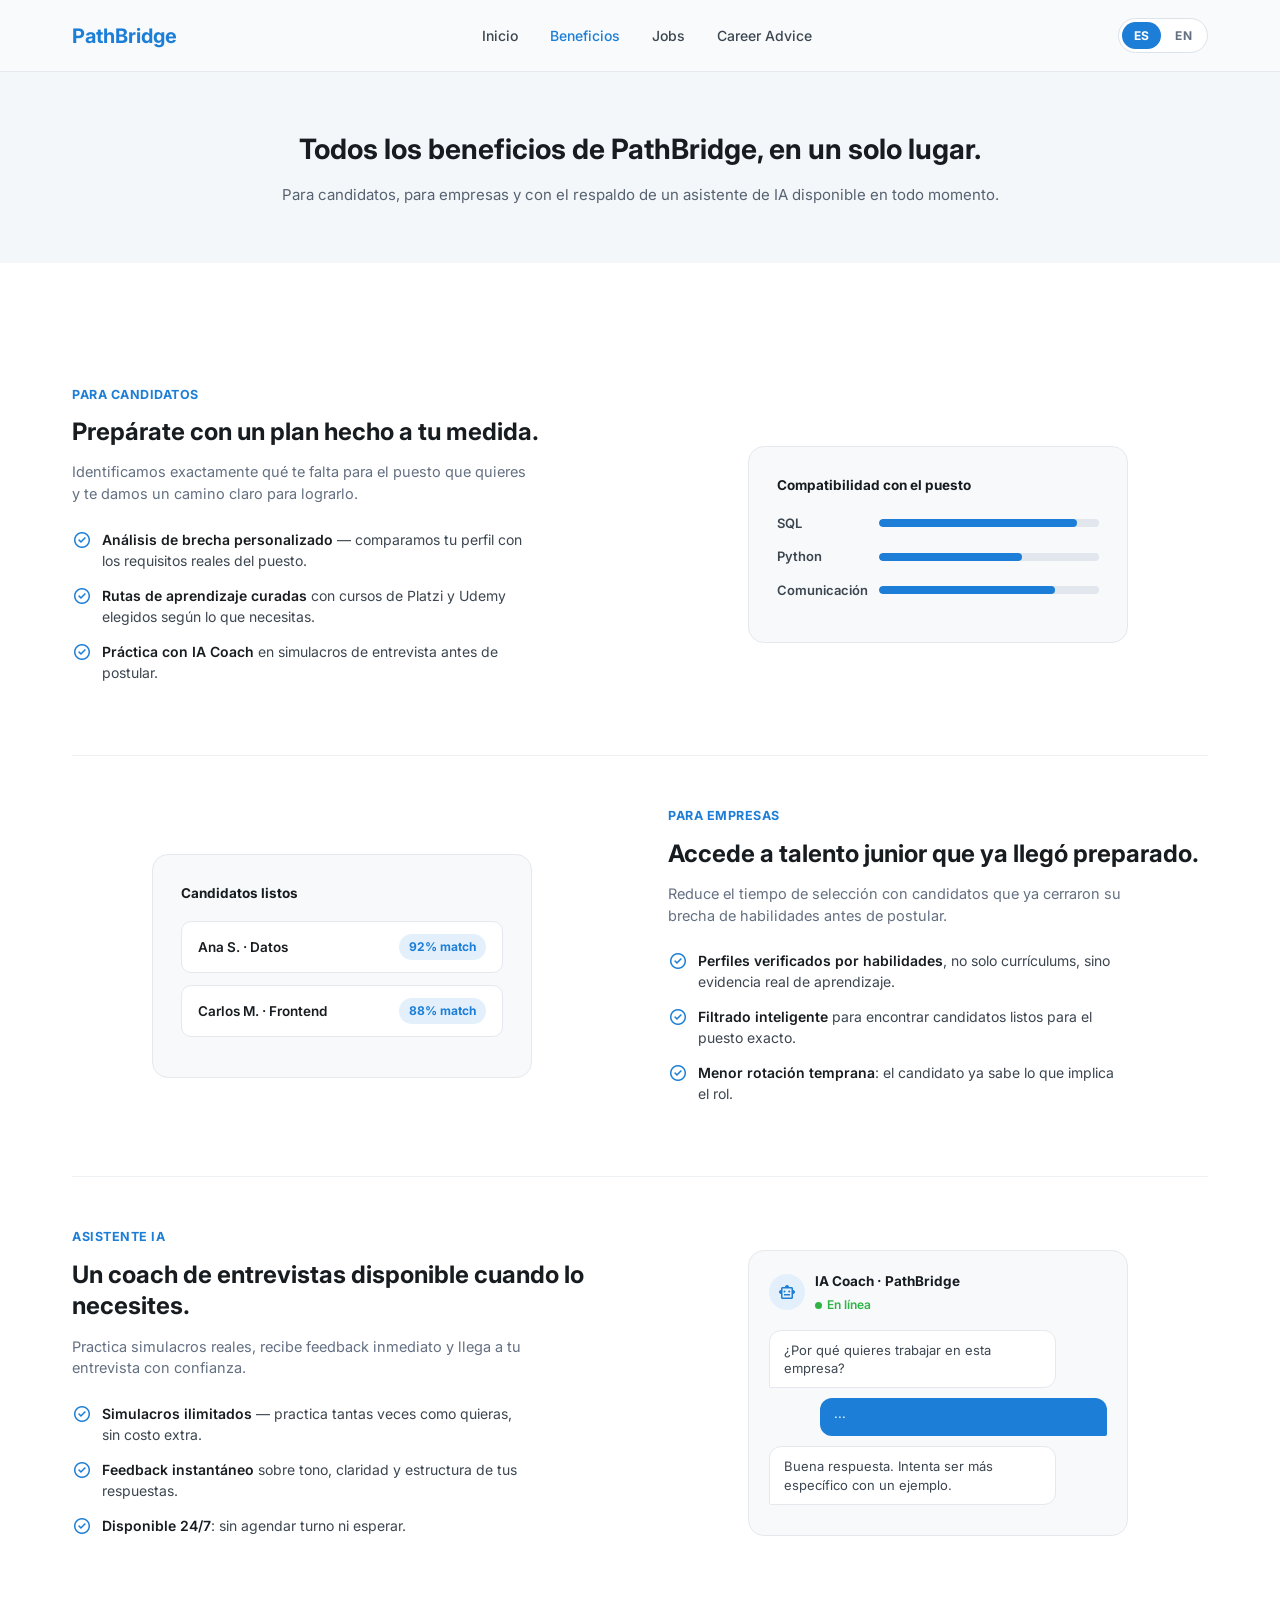
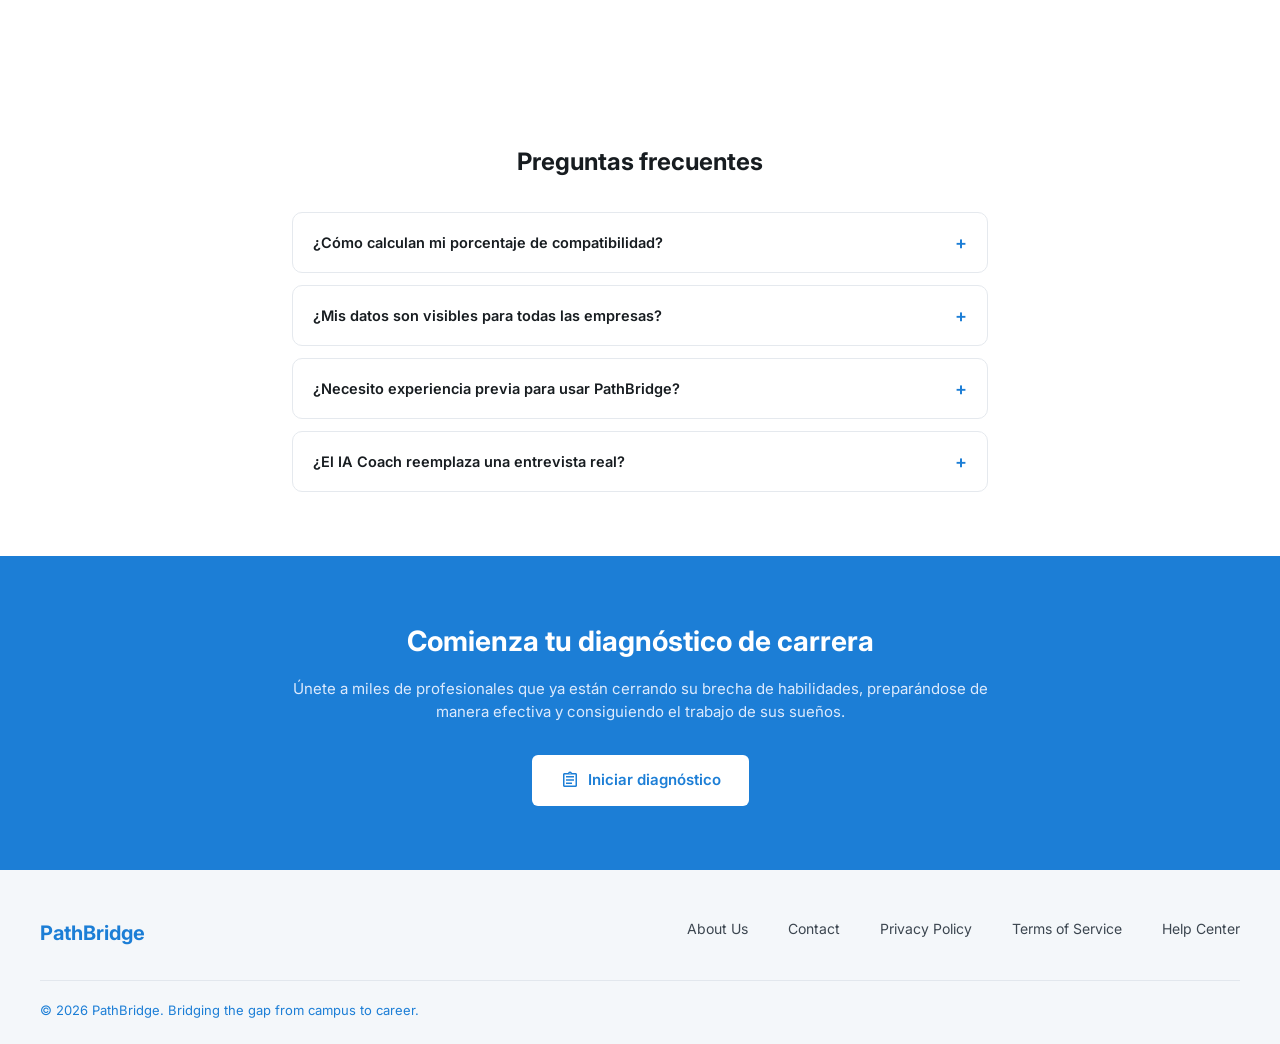
==== pages/beneficios.html @ e78b1bcb "feat: Modiying the First Version of the Landing Page" ====
<!DOCTYPE html>
<html lang="es">
<head>
<meta charset="UTF-8" />
<meta name="viewport" content="width=device-width, initial-scale=1.0" />
<title>PathBridge · Beneficios</title>
<link href="https://fonts.googleapis.com/css?family=Inter:400,500,600,700&display=swap" rel="stylesheet" />
<link href="https://fonts.googleapis.com/css?family=Material+Symbols+Outlined" rel="stylesheet" />
<link href="../css/main.css" rel="stylesheet" />
<script src="../js/i18n.js" defer></script>
</head>
<body>

  <!-- Header -->
  <header class="header">
    <div class="header-inner">
      <a href="../index.html" class="logo">PathBridge</a>
      <nav class="nav-links">
        <a href="../index.html#inicio" data-i18n="nav.home">Inicio</a>
        <a href="beneficios.html" class="active" data-i18n="nav.benefits">Beneficios</a>
        <a href="jobs.html" data-i18n="nav.jobs">Jobs</a>
        <a href="career-advice.html" data-i18n="nav.advice">Career Advice</a>
      </nav>
      <div class="header-actions">
        <div class="lang-switcher" role="group" aria-label="Language" data-lang-switcher>
          <button type="button" class="lang-btn active" data-lang="es" aria-current="true">ES</button>
          <button type="button" class="lang-btn" data-lang="en" aria-current="false">EN</button>
        </div>
      </div>
    </div>
  </header>

  <!-- Page hero -->
  <section class="page-hero">
    <div class="page-hero-inner">
      <h1 data-i18n="beneficios.hero.title">Todos los beneficios de PathBridge, en un solo lugar.</h1>
      <p data-i18n="beneficios.hero.subtitle">Para candidatos, para empresas y con el respaldo de un asistente de IA disponible en todo momento.</p>
    </div>
  </section>

  <!-- Beneficios (mismos 3 bloques del home) -->
  <section class="benefits">
    <!-- Block 1: Candidatos -->
    <div class="value-block">
      <div class="value-text">
        <span class="eyebrow" data-i18n="benefits.candidates.eyebrow">Para candidatos</span>
        <h3 data-i18n="benefits.candidates.title">Prepárate con un plan hecho a tu medida.</h3>
        <p data-i18n="benefits.candidates.body">Identificamos exactamente qué te falta para el puesto que quieres y te damos un camino claro para lograrlo.</p>
        <ul class="feature-list">
          <li><span class="material-symbols-outlined feature-check">check_circle</span><span><strong data-i18n="benefits.candidates.feat1.lead">Análisis de brecha personalizado</strong><span data-i18n="benefits.candidates.feat1.rest"> — comparamos tu perfil con los requisitos reales del puesto.</span></span></li>
          <li><span class="material-symbols-outlined feature-check">check_circle</span><span><strong data-i18n="benefits.candidates.feat2.lead">Rutas de aprendizaje curadas</strong><span data-i18n="benefits.candidates.feat2.rest"> con cursos de Platzi y Udemy elegidos según lo que necesitas.</span></span></li>
          <li><span class="material-symbols-outlined feature-check">check_circle</span><span><strong data-i18n="benefits.candidates.feat3.lead">Práctica con IA Coach</strong><span data-i18n="benefits.candidates.feat3.rest"> en simulacros de entrevista antes de postular.</span></span></li>
        </ul>
      </div>
      <div class="value-visual">
        <div class="visual-card">
          <p class="visual-title" data-i18n="benefits.candidates.visual.title">Compatibilidad con el puesto</p>
          <div class="skill-row">
            <span data-i18n="benefits.candidates.visual.skill1">SQL</span>
            <div class="skill-bar"><div class="skill-fill" style="width: 90%;"></div></div>
          </div>
          <div class="skill-row">
            <span data-i18n="benefits.candidates.visual.skill2">Python</span>
            <div class="skill-bar"><div class="skill-fill" style="width: 65%;"></div></div>
          </div>
          <div class="skill-row">
            <span data-i18n="benefits.candidates.visual.skill3">Comunicación</span>
            <div class="skill-bar"><div class="skill-fill" style="width: 80%;"></div></div>
          </div>
        </div>
      </div>
    </div>

    <!-- Block 2: Empresas (flip) -->
    <div class="value-block flip">
      <div class="value-text">
        <span class="eyebrow" data-i18n="benefits.companies.eyebrow">Para empresas</span>
        <h3 data-i18n="benefits.companies.title">Accede a talento junior que ya llegó preparado.</h3>
        <p data-i18n="benefits.companies.body">Reduce el tiempo de selección con candidatos que ya cerraron su brecha de habilidades antes de postular.</p>
        <ul class="feature-list">
          <li><span class="material-symbols-outlined feature-check">check_circle</span><span><strong data-i18n="benefits.companies.feat1.lead">Perfiles verificados por habilidades</strong><span data-i18n="benefits.companies.feat1.rest">, no solo currículums, sino evidencia real de aprendizaje.</span></span></li>
          <li><span class="material-symbols-outlined feature-check">check_circle</span><span><strong data-i18n="benefits.companies.feat2.lead">Filtrado inteligente</strong><span data-i18n="benefits.companies.feat2.rest"> para encontrar candidatos listos para el puesto exacto.</span></span></li>
          <li><span class="material-symbols-outlined feature-check">check_circle</span><span><strong data-i18n="benefits.companies.feat3.lead">Menor rotación temprana</strong><span data-i18n="benefits.companies.feat3.rest">: el candidato ya sabe lo que implica el rol.</span></span></li>
        </ul>
      </div>
      <div class="value-visual">
        <div class="visual-card">
          <p class="visual-title" data-i18n="benefits.companies.visual.title">Candidatos listos</p>
          <div class="candidate-row">
            <span data-i18n="benefits.companies.visual.candidate1">Ana S. · Datos</span>
            <span class="match-pill">92% <span data-i18n="benefits.companies.visual.match">match</span></span>
          </div>
          <div class="candidate-row">
            <span data-i18n="benefits.companies.visual.candidate2">Carlos M. · Frontend</span>
            <span class="match-pill">88% <span data-i18n="benefits.companies.visual.match">match</span></span>
          </div>
        </div>
      </div>
    </div>

    <!-- Block 3: IA -->
    <div class="value-block">
      <div class="value-text">
        <span class="eyebrow" data-i18n="benefits.ai.eyebrow">Asistente IA</span>
        <h3 data-i18n="benefits.ai.title">Un coach de entrevistas disponible cuando lo necesites.</h3>
        <p data-i18n="benefits.ai.body">Practica simulacros reales, recibe feedback inmediato y llega a tu entrevista con confianza.</p>
        <ul class="feature-list">
          <li><span class="material-symbols-outlined feature-check">check_circle</span><span><strong data-i18n="benefits.ai.feat1.lead">Simulacros ilimitados</strong><span data-i18n="benefits.ai.feat1.rest"> — practica tantas veces como quieras, sin costo extra.</span></span></li>
          <li><span class="material-symbols-outlined feature-check">check_circle</span><span><strong data-i18n="benefits.ai.feat2.lead">Feedback instantáneo</strong><span data-i18n="benefits.ai.feat2.rest"> sobre tono, claridad y estructura de tus respuestas.</span></span></li>
          <li><span class="material-symbols-outlined feature-check">check_circle</span><span><strong data-i18n="benefits.ai.feat3.lead">Disponible 24/7</strong><span data-i18n="benefits.ai.feat3.rest">: sin agendar turno ni esperar.</span></span></li>
        </ul>
      </div>
      <div class="value-visual">
        <div class="visual-card chat-card">
          <div class="chat-card-header">
            <span class="material-symbols-outlined">smart_toy</span>
            <div>
              <p class="visual-title" data-i18n="benefits.ai.visual.name">IA Coach · PathBridge</p>
              <span class="status-dot" data-i18n="benefits.ai.visual.status">En línea</span>
            </div>
          </div>
          <div class="chat-bubble bot" data-i18n="benefits.ai.visual.msg1">¿Por qué quieres trabajar en esta empresa?</div>
          <div class="chat-bubble user">···</div>
          <div class="chat-bubble bot" data-i18n="benefits.ai.visual.msg2">Buena respuesta. Intenta ser más específico con un ejemplo.</div>
        </div>
      </div>
    </div>
  </section>

  <!-- FAQ -->
  <section class="faq-section">
    <h2 data-i18n="beneficios.faq.title">Preguntas frecuentes</h2>
    <div class="faq-list">
      <details class="faq-item">
        <summary data-i18n="beneficios.faq.q1">¿Cómo calculan mi porcentaje de compatibilidad?</summary>
        <p data-i18n="beneficios.faq.a1">Comparamos las habilidades de tu perfil con los requisitos reales de cada puesto, usando tanto tu CV como lo que completas en la plataforma.</p>
      </details>
      <details class="faq-item">
        <summary data-i18n="beneficios.faq.q2">¿Mis datos son visibles para todas las empresas?</summary>
        <p data-i18n="beneficios.faq.a2">No. Solo las empresas a las que postulas, o que buscan candidatos con tu perfil de habilidades, pueden ver tu información.</p>
      </details>
      <details class="faq-item">
        <summary data-i18n="beneficios.faq.q3">¿Necesito experiencia previa para usar PathBridge?</summary>
        <p data-i18n="beneficios.faq.a3">No. La plataforma está pensada justamente para quienes buscan su primer empleo o están cerrando su brecha de habilidades.</p>
      </details>
      <details class="faq-item">
        <summary data-i18n="beneficios.faq.q4">¿El IA Coach reemplaza una entrevista real?</summary>
        <p data-i18n="beneficios.faq.a4">No, la complementa. Es una forma de practicar y recibir feedback antes de tu entrevista real con una empresa.</p>
      </details>
    </div>
  </section>

  <!-- CTA -->
  <section class="cta">
    <h2 data-i18n="cta.title">Comienza tu diagnóstico de carrera</h2>
    <p data-i18n="cta.body">Únete a miles de profesionales que ya están cerrando su brecha de habilidades, preparándose de manera efectiva y consiguiendo el trabajo de sus sueños.</p>
    <a href="https://app.pathbridge.com" target="_blank" rel="noopener" class="btn btn-white">
      <span class="material-symbols-outlined">assignment</span>
      <span data-i18n="cta.btn">Iniciar diagnóstico</span>
    </a>
  </section>

  <!-- Footer -->
  <footer class="footer">
    <div class="footer-inner">
      <a href="../index.html" class="footer-logo">PathBridge</a>
      <div class="footer-links">
        <a href="#" data-i18n="footer.about">About Us</a>
        <a href="#" data-i18n="footer.contact">Contact</a>
        <a href="#" data-i18n="footer.privacy">Privacy Policy</a>
        <a href="#" data-i18n="footer.terms">Terms of Service</a>
        <a href="#" data-i18n="footer.help">Help Center</a>
      </div>
    </div>
    <div class="footer-bottom">
      <p data-i18n="footer.copy">© 2024 PathBridge. Bridging the gap from campus to career.</p>
    </div>
  </footer>

</body>
</html>
---- css/main.css ----
* {
    box-sizing: border-box;
    margin: 0;
    padding: 0;
}

body {
    font-family: 'Inter', sans-serif;
    color: #171c20;
    background: #ffffff;
    font-size: 14px;
    line-height: 1.5;
}

h1, h2, h3, h4 {
    font-family: 'Inter', sans-serif;
    color: #171c20;
}

a {
    text-decoration: none;
    color: inherit;
}

.btn {
    display: inline-flex;
    align-items: center;
    justify-content: center;
    gap: 8px;
    border: none;
    border-radius: 6px;
    padding: 10px 20px;
    font-size: 14px;
    font-weight: 600;
    cursor: pointer;
}

.btn-primary {
    background: #1c7ed6;
    color: #ffffff;
}

.btn-primary:hover {
    background: #1a6fc0;
}

.btn-white {
    background: #ffffff;
    color: #1c7ed6;
    padding: 14px 28px;
    font-size: 15px;
}

.btn-white:hover {
    background: #f0f6fc;
}

/* ---------- Header ---------- */
.header {
    width: 100%;
    background: #f8fafc;
    border-bottom: 1px solid #e5e9ee;
}

.header-inner {
    max-width: 1200px;
    margin: 0 auto;
    padding: 18px 32px;
    display: flex;
    align-items: center;
    justify-content: space-between;
}

.logo {
    font-size: 20px;
    font-weight: 700;
    color: #1c7ed6;
}

.nav-links {
    display: flex;
    gap: 32px;
}

.nav-links a {
    font-size: 14px;
    font-weight: 500;
    color: #3c4650;
}

.nav-links a:hover {
    color: #1c7ed6;
}

.header-actions {
    display: flex;
    align-items: center;
    gap: 20px;
}

/* Language switcher */
.lang-switcher {
    display: inline-flex;
    align-items: center;
    border: 1px solid #dde3ea;
    background: #ffffff;
    border-radius: 999px;
    padding: 3px;
    gap: 2px;
}

.lang-btn {
    border: none;
    background: transparent;
    font-family: 'Inter', sans-serif;
    font-size: 12px;
    font-weight: 700;
    letter-spacing: 0.03em;
    color: #647082;
    padding: 6px 12px;
    border-radius: 999px;
    cursor: pointer;
    transition: background 0.15s ease, color 0.15s ease;
}

.lang-btn:hover {
    color: #1c7ed6;
}

.lang-btn.active {
    background: #1c7ed6;
    color: #ffffff;
}

/* ---------- Hero ---------- */
.hero {
    width: 100%;
    padding: 56px 32px;
}

.hero-inner {
    max-width: 1200px;
    margin: 0 auto;
    display: flex;
    align-items: center;
    gap: 56px;
}

.hero-text {
    flex: 1;
    min-width: 320px;
}

.hero-text h1 {
    font-size: 32px;
    font-weight: 700;
    line-height: 1.3;
    margin-bottom: 16px;
}

.hero-text p {
    font-size: 15px;
    color: #566270;
    margin-bottom: 28px;
    max-width: 480px;
}

.hero-cta-btn {
    padding: 13px 24px;
}

.hero-cta-btn .material-symbols-outlined {
    font-size: 18px;
}

.search-field {
    display: flex;
    align-items: center;
    gap: 8px;
    flex: 1;
    padding: 8px 12px;
}

.search-field .material-symbols-outlined {
    font-size: 20px;
    color: #8a97a6;
}

.search-field input {
    border: none;
    outline: none;
    font-size: 14px;
    width: 100%;
    font-family: 'Inter', sans-serif;
    color: #171c20;
}

.search-field input::placeholder {
    color: #98a3ae;
}

.hero-image {
    flex: 1;
    min-width: 320px;
}

.hero-image img {
    width: 100%;
    height: 340px;
    object-fit: cover;
    border-radius: 12px;
    display: block;
}

/* ---------- How it works ---------- */
.how-it-works {
    max-width: 1200px;
    margin: 0 auto;
    padding: 72px 32px;
    text-align: center;
}

.how-it-works h2 {
    font-size: 28px;
    font-weight: 700;
    margin-bottom: 48px;
}

.steps-grid {
    display: grid;
    grid-template-columns: repeat(4, 1fr);
    gap: 32px;
}

.step-card {
    display: flex;
    flex-direction: column;
    align-items: center;
    text-align: center;
}

.step-icon {
    width: 56px;
    height: 56px;
    border-radius: 12px;
    display: flex;
    align-items: center;
    justify-content: center;
    margin-bottom: 16px;
}

.icon-blue {
    background: #e3f0fc;
    color: #1c7ed6;
}

.icon-gray {
    background: #eef1f4;
    color: #6b7684;
}

.step-icon .material-symbols-outlined,
.boost-icon .material-symbols-outlined {
    font-size: 26px;
}

.step-card h3 {
    font-size: 16px;
    font-weight: 600;
    margin-bottom: 8px;
}

.step-card p {
    font-size: 13.5px;
    color: #647082;
    max-width: 220px;
}

/* ---------- Beneficios ---------- */
.benefits {
    max-width: 1200px;
    margin: 0 auto;
    padding: 72px 32px;
}

.eyebrow {
    display: inline-block;
    font-size: 12.5px;
    font-weight: 700;
    letter-spacing: 0.04em;
    text-transform: uppercase;
    color: #1c7ed6;
    margin-bottom: 12px;
}

.benefits-lead {
    max-width: 640px;
    margin: 0 auto 64px auto;
    text-align: center;
}

.benefits-lead h2 {
    font-size: 28px;
    font-weight: 700;
    margin-bottom: 14px;
}

.benefits-lead p {
    font-size: 15px;
    color: #647082;
}

.value-block {
    display: flex;
    align-items: center;
    gap: 56px;
    padding: 48px 0;
    border-top: 1px solid #eef1f4;
}

.value-block:first-of-type {
    border-top: none;
}

.value-block.flip {
    flex-direction: row-reverse;
}

.value-text {
    flex: 1;
    min-width: 300px;
}

.value-text h3 {
    font-size: 24px;
    font-weight: 700;
    margin-bottom: 14px;
    line-height: 1.3;
}

.value-text > p {
    font-size: 14.5px;
    color: #647082;
    margin-bottom: 24px;
    max-width: 460px;
}

.feature-list {
    list-style: none;
    display: flex;
    flex-direction: column;
    gap: 14px;
    margin-bottom: 24px;
}

.feature-list li {
    display: flex;
    align-items: flex-start;
    gap: 10px;
    font-size: 14px;
    color: #3c4650;
    max-width: 460px;
}

.feature-check {
    font-size: 20px;
    color: #1c7ed6;
    flex-shrink: 0;
    margin-top: 1px;
}

.feature-list strong {
    font-weight: 600;
    color: #171c20;
}

.value-link {
    display: inline-flex;
    align-items: center;
    gap: 6px;
    font-size: 14px;
    font-weight: 600;
    color: #1c7ed6;
}

.value-link .material-symbols-outlined {
    font-size: 18px;
    transition: transform 0.15s ease;
}

.value-link:hover .material-symbols-outlined {
    transform: translateX(3px);
}

.value-visual {
    flex: 1;
    min-width: 280px;
    display: flex;
    justify-content: center;
}

.visual-card {
    width: 100%;
    max-width: 380px;
    background: #f7f9fb;
    border: 1px solid #e5e9ee;
    border-radius: 16px;
    padding: 28px;
}

.visual-title {
    font-size: 13.5px;
    font-weight: 700;
    color: #171c20;
    margin-bottom: 18px;
}

.skill-row {
    display: flex;
    align-items: center;
    gap: 12px;
    margin-bottom: 14px;
    font-size: 13px;
    color: #3c4650;
}

.skill-row span {
    width: 90px;
    flex-shrink: 0;
    font-weight: 600;
}

.skill-bar {
    flex: 1;
    height: 8px;
    background: #e2e7ed;
    border-radius: 999px;
    overflow: hidden;
}

.skill-fill {
    height: 100%;
    background: #1c7ed6;
    border-radius: 999px;
}

.candidate-row {
    display: flex;
    align-items: center;
    justify-content: space-between;
    background: #ffffff;
    border: 1px solid #e5e9ee;
    border-radius: 10px;
    padding: 12px 16px;
    margin-bottom: 12px;
    font-size: 13.5px;
    font-weight: 600;
    color: #171c20;
}

.match-pill {
    background: #e3f0fc;
    color: #1c7ed6;
    font-size: 12px;
    font-weight: 700;
    padding: 4px 10px;
    border-radius: 999px;
}

.chat-card {
    padding: 20px;
}

.chat-card-header {
    display: flex;
    align-items: center;
    gap: 10px;
    margin-bottom: 16px;
}

.chat-card-header .material-symbols-outlined {
    width: 36px;
    height: 36px;
    display: flex;
    align-items: center;
    justify-content: center;
    background: #e3f0fc;
    color: #1c7ed6;
    border-radius: 50%;
    font-size: 20px;
}

.chat-card-header .visual-title {
    margin-bottom: 2px;
}

.status-dot {
    font-size: 12px;
    color: #2fb344;
    font-weight: 600;
}

.status-dot::before {
    content: "";
    display: inline-block;
    width: 7px;
    height: 7px;
    background: #2fb344;
    border-radius: 50%;
    margin-right: 5px;
}

.chat-bubble {
    max-width: 85%;
    font-size: 13px;
    padding: 10px 14px;
    border-radius: 12px;
    margin-bottom: 10px;
    line-height: 1.4;
}

.chat-bubble.bot {
    background: #ffffff;
    border: 1px solid #e5e9ee;
    color: #3c4650;
    border-bottom-left-radius: 2px;
}

.chat-bubble.user {
    background: #1c7ed6;
    color: #ffffff;
    margin-left: auto;
    border-bottom-right-radius: 2px;
}

.benefits-footer {
    text-align: center;
    margin-top: 40px;
}

.benefits-footer .value-link {
    justify-content: center;
}

/* ---------- Boost your career ---------- */
.boost-career {
    width: 100%;
    background: #f4f7fa;
    padding: 72px 32px;
}

.boost-career h2 {
    max-width: 1200px;
    margin: 0 auto 40px auto;
    font-size: 28px;
    font-weight: 700;
    text-align: center;
}

.boost-grid {
    max-width: 1200px;
    margin: 0 auto;
    display: grid;
    grid-template-columns: repeat(3, 1fr);
    gap: 24px;
}

.boost-card {
    background: #ffffff;
    border: 1px solid #e5e9ee;
    border-radius: 12px;
    padding: 28px;
}

.boost-icon {
    width: 48px;
    height: 48px;
    border-radius: 10px;
    display: flex;
    align-items: center;
    justify-content: center;
    margin-bottom: 18px;
}

.boost-card h3 {
    font-size: 17px;
    font-weight: 600;
    margin-bottom: 10px;
}

.boost-card p {
    font-size: 13.5px;
    color: #647082;
}

/* ---------- CTA ---------- */
.cta {
    width: 100%;
    background: #1c7ed6;
    padding: 64px 32px;
    text-align: center;
    color: #ffffff;
}

.cta h2 {
    font-size: 28px;
    font-weight: 700;
    color: #ffffff;
    margin-bottom: 16px;
}

.cta p {
    max-width: 700px;
    margin: 0 auto 32px auto;
    font-size: 15px;
    color: #dceafd;
}

.cta .btn-white .material-symbols-outlined {
    font-size: 20px;
}

/* ---------- Success stories ---------- */
.success-stories {
    max-width: 1200px;
    margin: 0 auto;
    padding: 72px 32px;
}

.success-stories h2 {
    font-size: 28px;
    font-weight: 700;
    text-align: center;
    margin-bottom: 40px;
}

.stories-grid {
    display: grid;
    grid-template-columns: repeat(3, 1fr);
    gap: 24px;
}

.story-card {
    background: #ffffff;
    border: 1px solid #e5e9ee;
    border-radius: 12px;
    padding: 24px;
}

.story-header {
    display: flex;
    align-items: center;
    gap: 12px;
    margin-bottom: 16px;
}

.avatar {
    width: 44px;
    height: 44px;
    border-radius: 50%;
    object-fit: cover;
}

.story-header h4 {
    font-size: 14.5px;
    font-weight: 600;
}

.story-header span {
    font-size: 12.5px;
    color: #8a97a6;
}

.story-card p {
    font-size: 13.5px;
    color: #566270;
    font-style: italic;
}

/* ---------- Footer ---------- */
.footer {
    width: 100%;
    background: #f4f7fa;
    padding: 48px 32px 24px 32px;
}

.footer-inner {
    max-width: 1200px;
    margin: 0 auto;
    display: flex;
    justify-content: space-between;
    align-items: flex-start;
    flex-wrap: wrap;
    gap: 24px;
    margin-bottom: 32px;
}

.footer-logo {
    font-size: 20px;
    font-weight: 700;
    color: #1c7ed6;
}

.footer-links {
    display: flex;
    gap: 40px;
    flex-wrap: wrap;
}

.footer-links a {
    font-size: 14px;
    color: #3c4650;
}

.footer-links a:hover {
    color: #1c7ed6;
}

.footer-bottom {
    max-width: 1200px;
    margin: 0 auto;
    border-top: 1px solid #e2e7ed;
    padding-top: 20px;
    text-align: left;
}

.footer-bottom p {
    font-size: 13px;
    color: #1c7ed6;
}

/* =========================================================
   Páginas internas (Jobs, Career Advice, Companies, Beneficios)
   ========================================================= */

.nav-links a.active {
    color: #1c7ed6;
}

.btn-sm {
    padding: 8px 16px;
    font-size: 13px;
}

/* Page hero (banner interno) */
.page-hero {
    width: 100%;
    background: #f4f7fa;
    padding: 56px 32px;
    text-align: center;
}

.page-hero-inner {
    max-width: 720px;
    margin: 0 auto;
}

.page-hero h1 {
    font-size: 28px;
    font-weight: 700;
    margin-bottom: 14px;
}

.page-hero p {
    font-size: 15px;
    color: #566270;
}

/* ---------- Jobs: filtros ---------- */
.jobs-filters {
    width: 100%;
    padding: 28px 32px;
    border-bottom: 1px solid #eef1f4;
}

.filters-inner {
    max-width: 1000px;
    margin: 0 auto;
    display: flex;
    align-items: center;
    gap: 12px;
    flex-wrap: wrap;
}

.filter-field {
    flex: 1;
    min-width: 200px;
    border: 1px solid #dde3ea;
    border-radius: 8px;
    background: #ffffff;
}

.filter-select select {
    border: none;
    outline: none;
    width: 100%;
    font-family: 'Inter', sans-serif;
    font-size: 14px;
    color: #171c20;
    background: transparent;
}

/* ---------- Jobs: listado ---------- */
.jobs-list {
    max-width: 900px;
    margin: 0 auto;
    padding: 40px 32px 64px 32px;
}

.jobs-count {
    font-size: 13.5px;
    color: #8a97a6;
    margin-bottom: 20px;
}

.job-card {
    display: flex;
    align-items: center;
    justify-content: space-between;
    gap: 20px;
    background: #ffffff;
    border: 1px solid #e5e9ee;
    border-radius: 12px;
    padding: 22px 24px;
    margin-bottom: 16px;
    flex-wrap: wrap;
}

.job-card-top {
    display: flex;
    align-items: center;
    gap: 12px;
    margin-bottom: 6px;
    flex-wrap: wrap;
}

.job-card-top h3 {
    font-size: 16px;
    font-weight: 600;
}

.job-meta {
    font-size: 13px;
    color: #647082;
    margin-bottom: 10px;
}

.job-skills {
    display: flex;
    gap: 8px;
    flex-wrap: wrap;
}

.skill-chip {
    background: #eef1f4;
    color: #3c4650;
    font-size: 12px;
    font-weight: 600;
    padding: 4px 10px;
    border-radius: 999px;
}

.job-card-actions {
    display: flex;
    align-items: center;
    gap: 10px;
    flex-shrink: 0;
}

.icon-btn {
    width: 38px;
    height: 38px;
    border-radius: 8px;
    border: 1px solid #dde3ea;
    background: #ffffff;
    color: #647082;
    display: flex;
    align-items: center;
    justify-content: center;
    cursor: pointer;
}

.icon-btn:hover {
    border-color: #1c7ed6;
    color: #1c7ed6;
}

.match-pill-lg {
    background: #e3f0fc;
    color: #1c7ed6;
    font-size: 12.5px;
    font-weight: 700;
    padding: 5px 12px;
    border-radius: 999px;
}

/* ---------- Career Advice ---------- */
.advice-categories {
    max-width: 1000px;
    margin: 0 auto;
    padding: 32px 32px 0 32px;
    display: flex;
    gap: 10px;
    flex-wrap: wrap;
}

.category-chip {
    font-size: 13px;
    font-weight: 600;
    color: #647082;
    background: #eef1f4;
    padding: 7px 16px;
    border-radius: 999px;
    cursor: pointer;
}

.category-chip.active {
    background: #1c7ed6;
    color: #ffffff;
}

.advice-articles {
    max-width: 1000px;
    margin: 0 auto;
    padding: 28px 32px 64px 32px;
    display: grid;
    grid-template-columns: repeat(3, 1fr);
    gap: 20px;
}

.article-card {
    background: #ffffff;
    border: 1px solid #e5e9ee;
    border-radius: 12px;
    padding: 22px;
    display: flex;
    flex-direction: column;
}

.article-card h3 {
    font-size: 15.5px;
    font-weight: 600;
    margin: 10px 0 8px 0;
    line-height: 1.35;
}

.article-card p {
    font-size: 13px;
    color: #647082;
    margin-bottom: 14px;
    flex: 1;
}

.article-read {
    font-size: 12px;
    color: #8a97a6;
    font-weight: 600;
}

/* Templates */
.templates-section {
    width: 100%;
    background: #f4f7fa;
    padding: 56px 32px;
}

.templates-inner {
    max-width: 1000px;
    margin: 0 auto;
    display: flex;
    gap: 48px;
    flex-wrap: wrap;
}

.templates-text {
    flex: 1;
    min-width: 260px;
}

.templates-text h2 {
    font-size: 22px;
    font-weight: 700;
    margin-bottom: 10px;
}

.templates-text p {
    font-size: 14px;
    color: #647082;
    max-width: 380px;
}

.templates-list {
    flex: 1;
    min-width: 260px;
    display: flex;
    flex-direction: column;
    gap: 12px;
}

.template-item {
    display: flex;
    align-items: center;
    gap: 12px;
    background: #ffffff;
    border: 1px solid #e5e9ee;
    border-radius: 10px;
    padding: 14px 16px;
    font-size: 14px;
    font-weight: 600;
}

.template-item .material-symbols-outlined {
    color: #1c7ed6;
}

.template-item span:nth-child(2) {
    flex: 1;
}

/* FAQ */
.faq-section {
    max-width: 760px;
    margin: 0 auto;
    padding: 64px 32px;
}

.faq-section h2 {
    font-size: 24px;
    font-weight: 700;
    text-align: center;
    margin-bottom: 32px;
}

.faq-list {
    display: flex;
    flex-direction: column;
    gap: 12px;
}

.faq-item {
    border: 1px solid #e5e9ee;
    border-radius: 10px;
    padding: 16px 20px;
}

.faq-item summary {
    font-size: 14.5px;
    font-weight: 600;
    cursor: pointer;
    list-style: none;
    display: flex;
    align-items: center;
    justify-content: space-between;
}

.faq-item summary::-webkit-details-marker {
    display: none;
}

.faq-item summary::after {
    content: "+";
    font-size: 18px;
    color: #1c7ed6;
    margin-left: 12px;
}

.faq-item[open] summary::after {
    content: "–";
}

.faq-item p {
    font-size: 13.5px;
    color: #647082;
    margin-top: 12px;
    line-height: 1.6;
}

/* ---------- Responsive ---------- */
@media (max-width: 900px) {
    .steps-grid {
        grid-template-columns: repeat(2, 1fr);
    }
    .boost-grid,
    .stories-grid {
        grid-template-columns: 1fr;
    }
    .hero-inner {
        flex-direction: column;
    }
    .nav-links {
        display: none;
    }
    .value-block,
    .value-block.flip {
        flex-direction: column;
    }
    .value-text > p,
    .feature-list li {
        max-width: 100%;
    }
    .advice-articles {
        grid-template-columns: 1fr;
    }
}

@media (max-width: 560px) {
    .steps-grid {
        grid-template-columns: 1fr;
    }
}
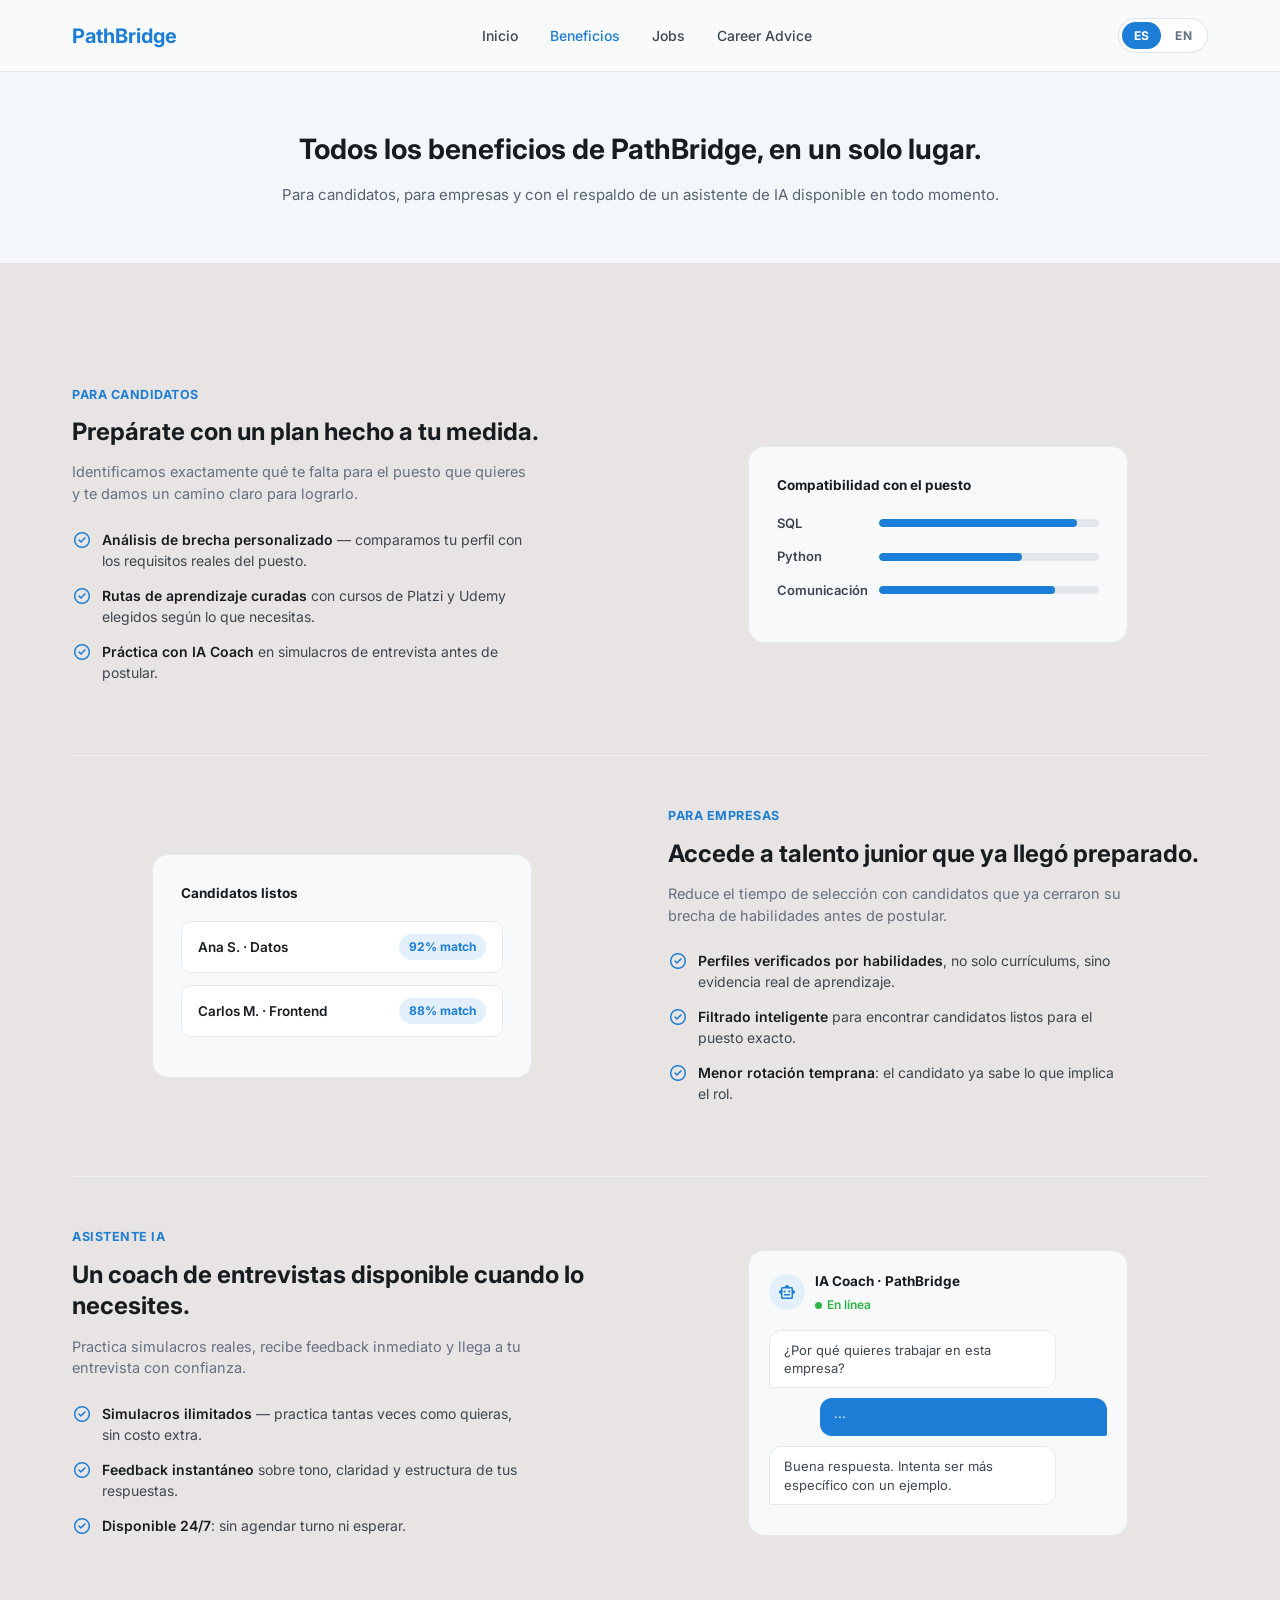
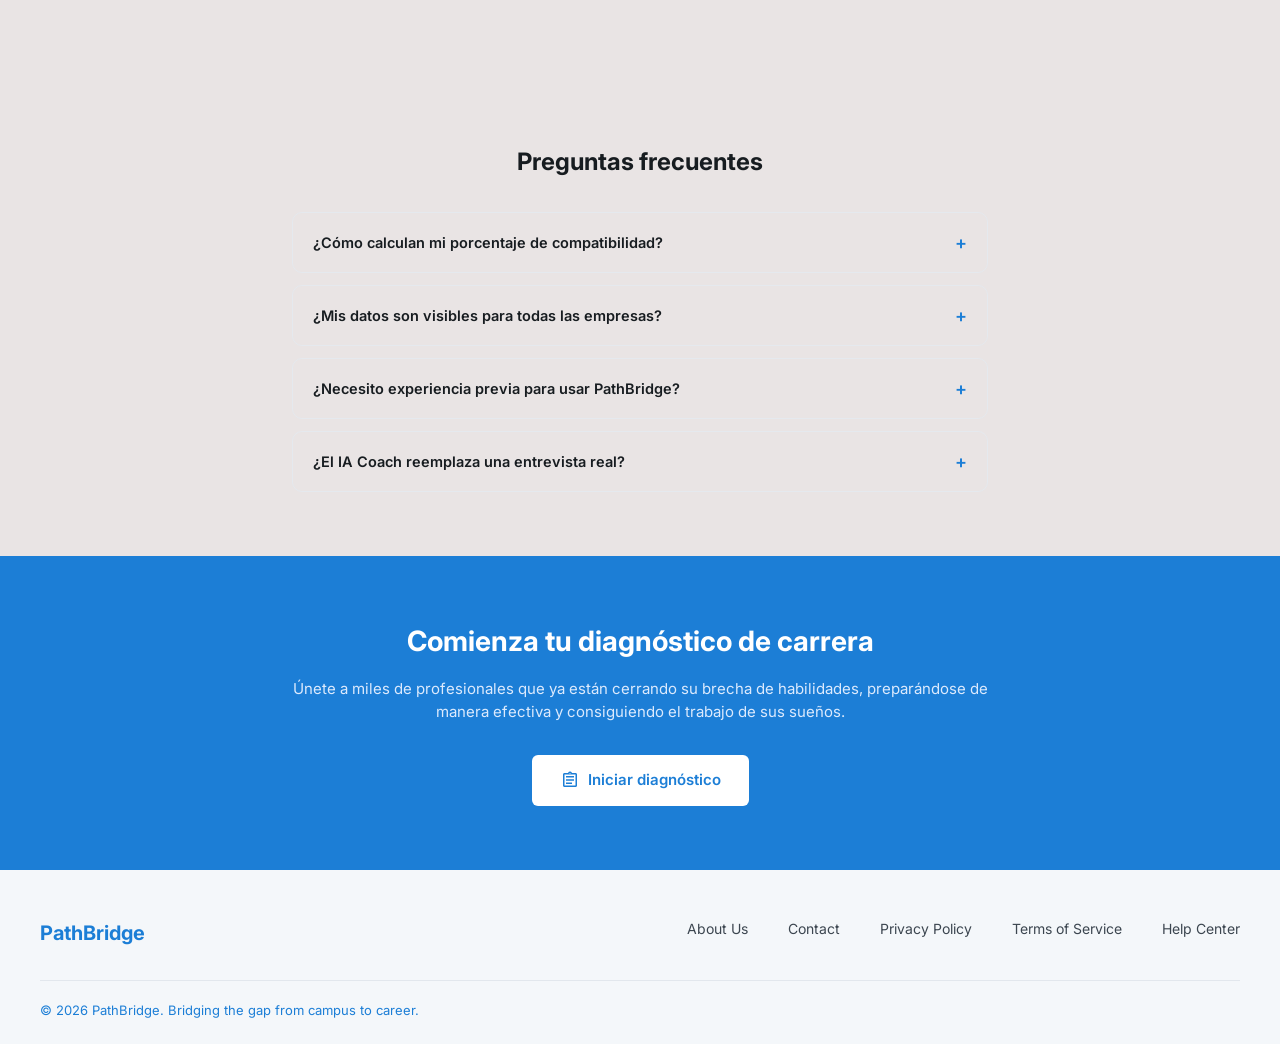
==== commit 4f003e5d: "Enhance comments in beneficios.html for clarity Added comments to clarify the benefits section struc" ====
--- a/pages/beneficios.html
+++ b/pages/beneficios.html
@@ -1,4 +1,6 @@
+<!-- Define que el documento utiliza HTML5 -->
 <!DOCTYPE html>
+<!-- Elemento raíz del documento. Se indica que el contenido está en español -->
 <html lang="es">
 <head>
 <meta charset="UTF-8" />
@@ -38,7 +40,8 @@
     </div>
   </section>
 
-  <!-- Beneficios (mismos 3 bloques del home) -->
+  <!-- ==================== SECCIÓN DE BENEFICIOS ==================== -->
+  <!-- Contiene los tres principales grupos de beneficios de PathBridge -->
   <section class="benefits">
     <!-- Block 1: Candidatos -->
     <div class="value-block">
@@ -46,8 +49,11 @@
         <span class="eyebrow" data-i18n="benefits.candidates.eyebrow">Para candidatos</span>
         <h3 data-i18n="benefits.candidates.title">Prepárate con un plan hecho a tu medida.</h3>
         <p data-i18n="benefits.candidates.body">Identificamos exactamente qué te falta para el puesto que quieres y te damos un camino claro para lograrlo.</p>
+        <!-- Lista de características principales -->
         <ul class="feature-list">
+          <!-- Característica 1: análisis de brecha -->
           <li><span class="material-symbols-outlined feature-check">check_circle</span><span><strong data-i18n="benefits.candidates.feat1.lead">Análisis de brecha personalizado</strong><span data-i18n="benefits.candidates.feat1.rest"> — comparamos tu perfil con los requisitos reales del puesto.</span></span></li>
+          <!-- Característica 2: rutas de aprendizaje -->
           <li><span class="material-symbols-outlined feature-check">check_circle</span><span><strong data-i18n="benefits.candidates.feat2.lead">Rutas de aprendizaje curadas</strong><span data-i18n="benefits.candidates.feat2.rest"> con cursos de Platzi y Udemy elegidos según lo que necesitas.</span></span></li>
           <li><span class="material-symbols-outlined feature-check">check_circle</span><span><strong data-i18n="benefits.candidates.feat3.lead">Práctica con IA Coach</strong><span data-i18n="benefits.candidates.feat3.rest"> en simulacros de entrevista antes de postular.</span></span></li>
         </ul>
--- a/css/main.css
+++ b/css/main.css
@@ -7,7 +7,7 @@
 body {
     font-family: 'Inter', sans-serif;
     color: #171c20;
-    background: #ffffff;
+    background: #e9e4e4;
     font-size: 14px;
     line-height: 1.5;
 }
@@ -41,7 +41,7 @@
 }
 
 .btn-primary:hover {
-    background: #1a6fc0;
+    background: #1ac0c0;
 }
 
 .btn-white {
